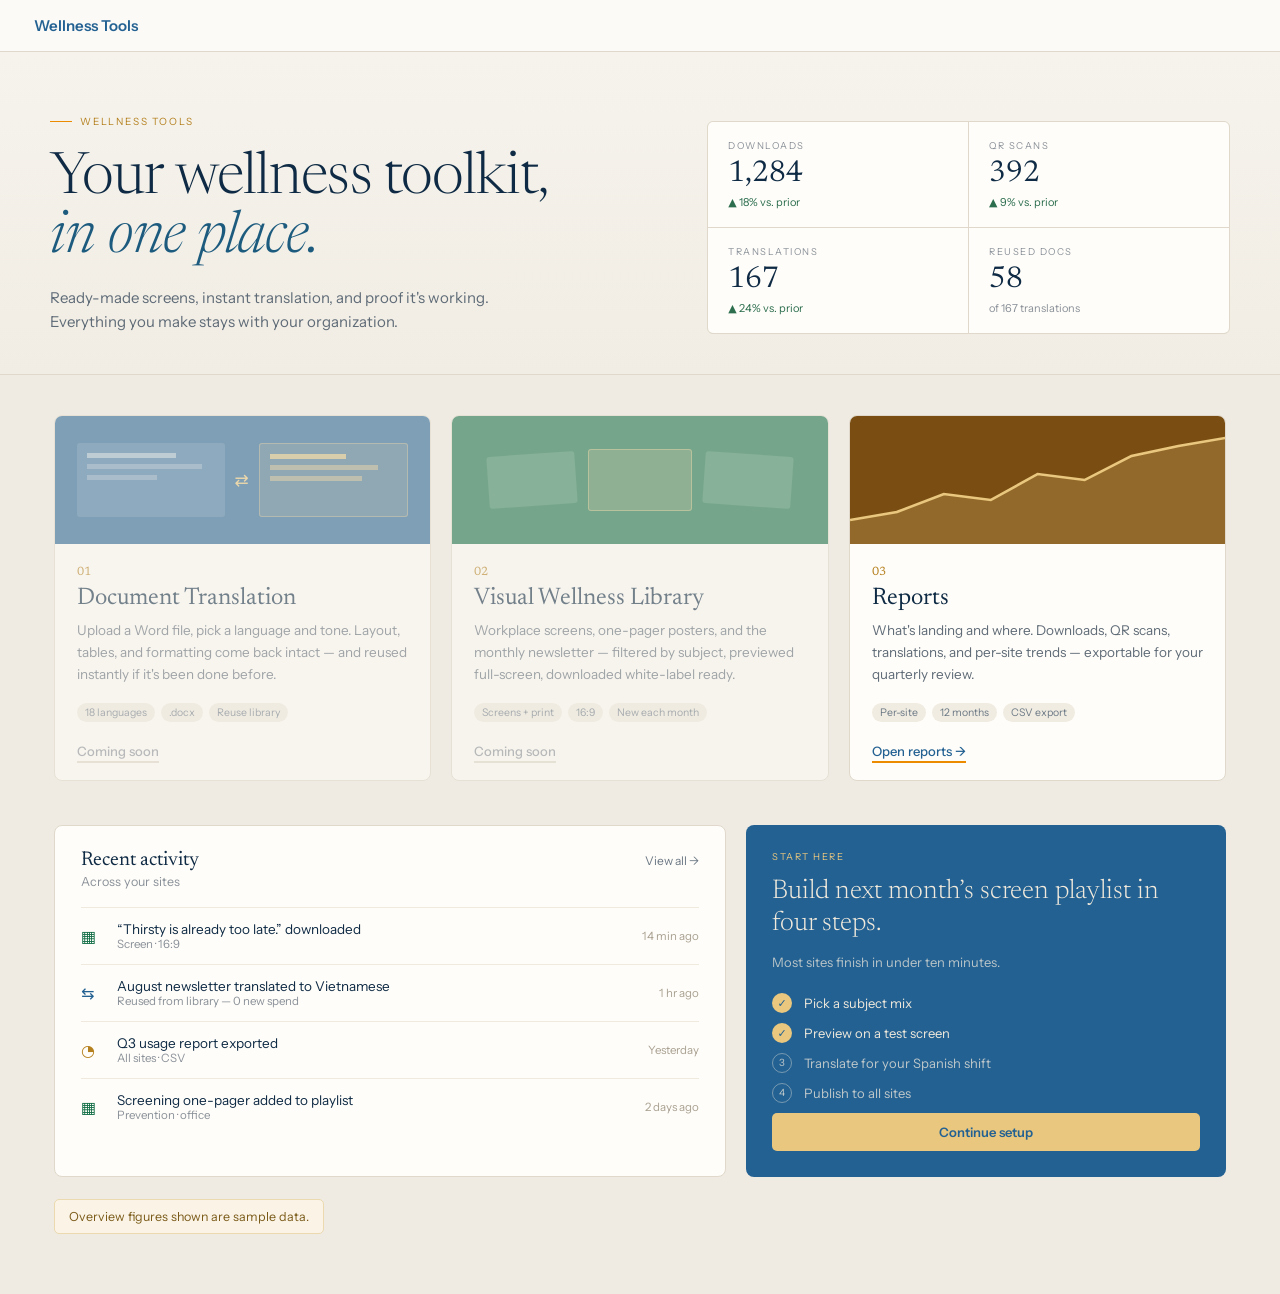
==== index.html @ addc8085 "Update index.html" ====
<!DOCTYPE html>
<html lang="en">
<head>
<meta charset="utf-8">
<meta name="viewport" content="width=device-width, initial-scale=1">
<title>Wellness Tools</title>
<link rel="preconnect" href="https://fonts.googleapis.com">
<link rel="preconnect" href="https://fonts.gstatic.com" crossorigin>
<link href="https://fonts.googleapis.com/css2?family=Newsreader:ital,opsz,wght@0,6..72,300;0,6..72,400;0,6..72,500;1,6..72,300;1,6..72,400&family=Instrument+Sans:wght@400;500;600&display=swap" rel="stylesheet">
<link rel="stylesheet" href="wellness-tools-tokens.css">
<style>
  .top{display:flex;align-items:center;gap:12px;padding:16px 34px;background:#fbfaf7;border-bottom:1px solid var(--border)}
  .top img{height:26px;display:none}
  .top .name{font-weight:600;color:var(--brand-blue);font-size:15px}
  .top .tenant{margin-left:auto;font-size:12.5px;color:var(--muted)}

  main{padding:0 0 60px}
  .hero{padding:54px 34px 40px;border-bottom:1px solid var(--border);background:linear-gradient(180deg,#F6F3ED 0%,#F1EDE4 100%)}
  .hero-in{max-width:1180px;margin:0 auto;display:grid;grid-template-columns:minmax(0,1.15fr) minmax(0,1fr);gap:56px;align-items:end}
  .eyebrow{display:inline-flex;align-items:center;gap:8px;font-size:10px;letter-spacing:.18em;text-transform:uppercase;color:var(--accent-text);margin-bottom:22px}
  .eyebrow span{width:22px;height:1px;background:var(--accent)}
  h1{font-family:var(--font-display);font-weight:300;font-size:58px;line-height:1.02;letter-spacing:-.015em;margin:0 0 18px}
  h1 em{font-style:italic;color:#1D5B7E}
  .lede{margin:0;font-size:15px;line-height:1.6;color:var(--muted);max-width:46ch}

  .kpis{display:grid;grid-template-columns:repeat(2,1fr);gap:1px;background:var(--border);border:1px solid var(--border);border-radius:6px;overflow:hidden}
  .kpi{background:var(--panel);padding:18px 20px}
  .kpi .l{font-size:9.5px;letter-spacing:.16em;text-transform:uppercase;color:var(--subtle);margin-bottom:8px}
  .kpi .v{font-family:var(--font-display);font-size:30px;line-height:1}
  .kpi .d{font-size:11px;color:var(--positive);margin-top:6px}
  .kpi .d.flat{color:var(--subtle)}

  .tools{padding:40px 34px 0;max-width:1240px;margin:0 auto}
  .tools-grid{display:grid;grid-template-columns:repeat(3,minmax(0,1fr));gap:20px}
  .tool{display:block;background:var(--panel);border:1px solid var(--border);border-radius:var(--r-card);overflow:hidden;transition:border-color .13s,box-shadow .13s}
  .tool:hover{border-color:var(--ink);box-shadow:var(--shadow-card)}
  .tool.disabled{opacity:.55;pointer-events:none}
  .art{height:128px;position:relative;overflow:hidden}
  .tbody{padding:22px 22px 20px}
  .tbody .idx{font-family:var(--font-display);font-size:12px;color:var(--accent-text);margin-bottom:8px}
  .tbody h3{font-family:var(--font-display);font-weight:400;font-size:24px;margin:0 0 10px}
  .tbody p{margin:0 0 18px;font-size:13.5px;line-height:1.6;color:var(--muted)}
  .chips{display:flex;gap:6px;flex-wrap:wrap;margin-bottom:18px}
  .cta{font-size:13px;font-weight:500;color:var(--brand-blue);border-bottom:2px solid var(--accent);padding-bottom:2px}
  .cta.soon{color:var(--subtle);border-bottom-color:var(--border)}

  .lower{padding:44px 34px 0;max-width:1240px;margin:0 auto}
  .lower-grid{display:grid;grid-template-columns:minmax(0,1.4fr) minmax(0,1fr);gap:20px}
  .card{background:var(--panel);border:1px solid var(--border);border-radius:var(--r-card);padding:24px 26px}
  .card h3{font-family:var(--font-display);font-weight:400;font-size:20px;margin:0}
  .cap{margin:0 0 18px;font-size:12.5px;color:var(--subtle)}
  .act{display:grid;grid-template-columns:22px 1fr auto;gap:14px;align-items:center;padding:13px 0;border-top:1px solid var(--border-lt)}
  .act .p{font-size:13.5px}.act .s{font-size:11.5px;color:var(--subtle)}.act .t{font-size:11.5px;color:var(--faint)}
  .starthere{background:var(--brand-blue);border-radius:var(--r-card);padding:26px;color:var(--cream);display:flex;flex-direction:column}
  .starthere .e{font-size:9.5px;letter-spacing:.16em;text-transform:uppercase;color:var(--accent-light);margin-bottom:14px}
  .starthere h3{font-family:var(--font-display);font-weight:300;font-size:27px;line-height:1.18;margin:0 0 12px;color:var(--cream)}
  .starthere p{margin:0 0 20px;font-size:13px;line-height:1.6;color:rgba(241,234,220,.72)}
  .step{display:flex;gap:12px;align-items:center;font-size:13px;margin-bottom:10px}
  .step .n{width:20px;height:20px;border-radius:50%;display:grid;place-items:center;font-size:11px}
  .step .done{background:var(--accent-light);color:var(--brand-blue)}
  .step .todo{border:1px solid rgba(241,234,220,.4);font-size:10px}
  .step.pending{color:rgba(241,234,220,.75)}
  .setup{margin-top:auto;text-align:center;background:var(--accent-light);color:var(--brand-blue);font-size:13px;font-weight:600;padding:11px 16px;border-radius:5px}

  .demo-note{max-width:1240px;margin:22px auto 0;padding:0 34px}
  .demo-note .dt-notice{display:inline-block}

  @media(max-width:1040px){.hero-in{grid-template-columns:1fr;gap:32px}.tools-grid{grid-template-columns:1fr}.lower-grid{grid-template-columns:1fr}h1{font-size:44px}}
</style>
</head>
<body>
<div class="top">
  <img id="logo" alt="">
  <span class="name" id="brandname">Wellness Tools</span>
  <span class="tenant" id="tenant"></span>
</div>

<main>
  <section class="hero">
    <div class="hero-in">
      <div>
        <div class="eyebrow"><span></span>Wellness tools</div>
        <h1>Your wellness toolkit,<br><em>in one place.</em></h1>
        <p class="lede" id="lede">Ready-made screens, instant translation, and proof it's working. Everything you make stays with your organization.</p>
      </div>
      <div class="kpis">
        <div class="kpi"><div class="l">Downloads</div><div class="v">1,284</div><div class="d">&#9650; 18% vs. prior</div></div>
        <div class="kpi"><div class="l">QR scans</div><div class="v">392</div><div class="d">&#9650; 9% vs. prior</div></div>
        <div class="kpi"><div class="l">Translations</div><div class="v">167</div><div class="d">&#9650; 24% vs. prior</div></div>
        <div class="kpi"><div class="l">Reused docs</div><div class="v">58</div><div class="d flat">of 167 translations</div></div>
      </div>
    </div>
  </section>

  <div class="tools">
    <div class="tools-grid" id="tools">
      <p class="cap">Loading tools&hellip;</p>
    </div>
  </div>

  <div class="lower">
    <div class="lower-grid">
      <div class="card">
        <div style="display:flex;align-items:baseline;justify-content:space-between;margin-bottom:4px">
          <h3>Recent activity</h3><a href="reports.html" style="font-size:12px;color:var(--muted-2)">View all &rarr;</a>
        </div>
        <p class="cap">Across your sites</p>
        <div class="act"><span style="color:var(--library)">&#9638;</span><div><div class="p">&ldquo;Thirsty is already too late.&rdquo; downloaded</div><div class="s">Screen &middot; 16:9</div></div><span class="t">14 min ago</span></div>
        <div class="act"><span style="color:var(--brand-blue)">&#8646;</span><div><div class="p">August newsletter translated to Vietnamese</div><div class="s">Reused from library &mdash; 0 new spend</div></div><span class="t">1 hr ago</span></div>
        <div class="act"><span style="color:var(--accent-text)">&#9684;</span><div><div class="p">Q3 usage report exported</div><div class="s">All sites &middot; CSV</div></div><span class="t">Yesterday</span></div>
        <div class="act"><span style="color:var(--library)">&#9638;</span><div><div class="p">Screening one-pager added to playlist</div><div class="s">Prevention &middot; office</div></div><span class="t">2 days ago</span></div>
      </div>
      <div class="starthere">
        <div class="e">Start here</div>
        <h3>Build next month&rsquo;s screen playlist in four steps.</h3>
        <p>Most sites finish in under ten minutes.</p>
        <div class="step"><span class="n done">&#10003;</span>Pick a subject mix</div>
        <div class="step"><span class="n done">&#10003;</span>Preview on a test screen</div>
        <div class="step pending"><span class="n todo">3</span>Translate for your Spanish shift</div>
        <div class="step pending"><span class="n todo">4</span>Publish to all sites</div>
        <a class="setup" href="#" id="setup-link">Continue setup</a>
      </div>
    </div>
  </div>

  <div class="demo-note">
    <span class="dt-notice">Overview figures shown are sample data.</span>
  </div>
</main>

<script>
const CONFIG_URL = "https://n8n-admin.willclower.com/webhook/hub-config";

const CARD = {
  translation: {
    title: "Document Translation", idx: "01",
    desc: "Upload a Word file, pick a language and tone. Layout, tables, and formatting come back intact \u2014 and reused instantly if it's been done before.",
    chips: ["18 languages",".docx","Reuse library"], cta: "Open translation \u2192",
    art: `<div style="position:absolute;inset:0;background:var(--brand-blue);display:flex;align-items:center;gap:10px;padding:0 22px">
      <div style="flex:1;height:74px;background:rgba(255,253,249,0.13);border-radius:3px;padding:10px">
        <div style="height:5px;width:70%;background:rgba(255,253,249,.45);margin-bottom:6px"></div>
        <div style="height:5px;width:90%;background:rgba(255,253,249,.25);margin-bottom:6px"></div>
        <div style="height:5px;width:55%;background:rgba(255,253,249,.25)"></div></div>
      <div style="color:var(--accent-light);font-size:17px">\u21c4</div>
      <div style="flex:1;height:74px;background:rgba(233,199,126,0.16);border:1px solid rgba(233,199,126,.4);border-radius:3px;padding:10px">
        <div style="height:5px;width:60%;background:rgba(233,199,126,.8);margin-bottom:6px"></div>
        <div style="height:5px;width:85%;background:rgba(233,199,126,.5);margin-bottom:6px"></div>
        <div style="height:5px;width:72%;background:rgba(233,199,126,.5)"></div></div></div>`
  },
  vwl: {
    title: "Visual Wellness Library", idx: "02",
    desc: "Workplace screens, one-pager posters, and the monthly newsletter \u2014 filtered by subject, previewed full-screen, downloaded white-label ready.",
    chips: ["Screens + print","16:9","New each month"], cta: "Open library \u2192",
    art: `<div style="position:absolute;inset:0;background:var(--library);display:flex;align-items:center;justify-content:center;gap:12px">
      <div style="width:88px;height:52px;border-radius:3px;background:rgba(255,253,249,.14);transform:rotate(-4deg)"></div>
      <div style="width:104px;height:62px;border-radius:3px;background:rgba(233,199,126,.22);border:1px solid rgba(233,199,126,.45)"></div>
      <div style="width:88px;height:52px;border-radius:3px;background:rgba(255,253,249,.14);transform:rotate(4deg)"></div></div>`
  },
  reports: {
    title: "Reports", idx: "03",
    desc: "What's landing and where. Downloads, QR scans, translations, and per-site trends \u2014 exportable for your quarterly review.",
    chips: ["Per-site","12 months","CSV export"], cta: "Open reports \u2192",
    art: `<div style="position:absolute;inset:0;background:#7A4E12">
      <svg viewBox="0 0 320 128" preserveAspectRatio="none" style="position:absolute;inset:0;width:100%;height:100%">
        <path d="M0 104 L40 96 L80 78 L120 84 L160 58 L200 64 L240 40 L280 30 L320 22 L320 128 L0 128 Z" fill="rgba(233,199,126,0.22)"></path>
        <path d="M0 104 L40 96 L80 78 L120 84 L160 58 L200 64 L240 40 L280 30 L320 22" fill="none" stroke="#E9C77E" stroke-width="2.5"></path></svg></div>`
  }
};

function applyBrand(bc){
  if(!bc) return;
  const c=bc.colors||{}, r=document.documentElement.style;
  if(c.blue)  r.setProperty('--brand-blue',c.blue);
  if(c.navy)  r.setProperty('--brand-navy',c.navy);
  if(c.orange){r.setProperty('--brand-orange',c.orange);r.setProperty('--accent',c.orange);r.setProperty('--data-2',c.orange);}
  if(c.spruce){r.setProperty('--brand-spruce',c.spruce);r.setProperty('--library',c.spruce);}
  if(bc.logo){const l=document.getElementById('logo');l.src=bc.logo;l.style.display='block';}
}

function isPlaceholder(u){ return !u || /^</.test(u); }

function toolCard(key, url){
  const c = CARD[key]; if(!c) return null;
  const usable = !isPlaceholder(url);
  const internal = key === 'reports';
  const href = internal ? 'reports.html' : url;
  const el = document.createElement(usable ? 'a' : 'div');
  el.className = 'tool' + (usable ? '' : ' disabled');
  if(usable){ el.href = href; if(!internal){ el.target='_blank'; el.rel='noopener'; } }
  el.innerHTML = `
    <div class="art">${c.art}</div>
    <div class="tbody">
      <div class="idx">${c.idx}</div>
      <h3>${c.title}</h3>
      <p>${c.desc}</p>
      <div class="chips">${c.chips.map(x=>`<span class="dt-chip">${x}</span>`).join('')}</div>
      <span class="cta ${usable?'':'soon'}">${usable?c.cta:'Coming soon'}</span>
    </div>`;
  return el;
}

async function boot(){
  let data = {};
  try{
    const res = await fetch(CONFIG_URL,{method:'POST',headers:{'Content-Type':'application/json'},body:'{}'});
    data = await res.json(); if(Array.isArray(data)) data = data[0];
    applyBrand(data.brand_config);
    document.getElementById('brandname').textContent=(data.brand_config&&data.brand_config.name)||data.name||'Wellness Tools';
    document.getElementById('tenant').textContent=data.name||'';
    if(data.name) document.getElementById('lede').textContent=`Ready-made screens, instant translation, and proof it's working. Everything you make stays with ${data.name}.`;
    document.title=(data.name?data.name+' \u2014 ':'')+'Wellness Tools';
  }catch(e){ /* fall through to defaults + placeholder tiles */ }

  const urls = (data.tool_urls)||{};
  const wrap = document.getElementById('tools'); wrap.innerHTML='';
  ['translation','vwl'].forEach((k)=>{ const c=toolCard(k, urls[k]); if(c) wrap.appendChild(c); });
  wrap.appendChild(toolCard('reports','internal'));
  const setup=document.getElementById('setup-link');
  setup.href = !isPlaceholder(urls.vwl) ? urls.vwl : 'reports.html';
  if(!isPlaceholder(urls.vwl)){ setup.target='_blank'; setup.rel='noopener'; }
}
boot();
</script>
</body>
</html>
---- wellness-tools-tokens.css ----
/* ============================================================================
   Wellness Tools — shared design tokens
   Adopted from the Design redesign (Newsreader/Instrument Sans, paper palette,
   card + button system). Defaults are Concentra's real brand colors; pages
   override --brand-* at runtime from hub/config, so this stays white-label.

   Load order on each page:
     1. <link> Google Fonts (Newsreader + Instrument Sans)
     2. <link> this file
     3. page applies hub/config -> sets --brand-blue/navy/orange/spruce inline
   ============================================================================ */

:root {
  /* ---- Brand accent (OVERRIDDEN per-tenant from hub/config at runtime) ----
     Defaults = Concentra. The gold family from the Design prototype maps to
     the tenant's brand accent; for Concentra that accent is orange. */
  --brand-blue:   #236192;   /* primary brand / chart line 1 / panel fills   */
  --brand-navy:   #002855;   /* darkest brand / nav rail / inverted panels    */
  --brand-orange: #ED8B00;   /* ACCENT (was Design gold) — rules, chart line 2 */
  --brand-spruce: #126e46;   /* library actions / positive accents            */

  /* Accent tints derived from the brand accent, for hover/fill states.
     (Static here; if a tenant's accent shifts far from orange these can be
     regenerated, but they read fine across the warm-accent range.) */
  --accent:        var(--brand-orange);
  --accent-text:   #B5811F;  /* accent text on light (eyebrows, small labels) */
  --accent-light:  #E9C77E;  /* accent on dark surfaces / dark-panel CTA       */
  --accent-fill:   #FBF4E6;  /* selected-card tint                             */

  /* ---- Functional / data colors (NOT tenant-brand; carry meaning) ----
     Charts need two distinguishable lines; library actions read as "go".
     Kept as a stable functional palette regardless of tenant accent. */
  --data-1:        var(--brand-blue);    /* chart series 1 (downloads)         */
  --data-2:        var(--brand-orange);  /* chart series 2 (QR scans)          */
  --library:       var(--brand-spruce);  /* library download buttons           */
  --library-hover: #1F5B41;
  --positive:      #2C6E4E;              /* ▲ trend deltas                     */

  /* ---- Neutrals (paper system, from Design) ---- */
  --ink:        #0E2A44;   /* primary text / headings                */
  --ink-deep:   #0C2135;   /* nav rail bg                            */
  --paper:      #EFEBE2;   /* app background                         */
  --paper-lt:   #F6F3ED;   /* section bg / table header rows         */
  --panel:      #FFFDF9;   /* cards, panels, inputs                  */
  --border:     #E0D9CB;   /* standard card/panel borders            */
  --border-lt:  #EFE9DE;   /* interior row dividers                  */
  --border-st:  #C9C2B3;   /* secondary btn borders / dashed zones   */
  --muted:      #5F6B77;   /* body copy                              */
  --muted-2:    #6B7885;   /* secondary copy, chips                  */
  --subtle:     #8A9199;   /* labels, captions                       */
  --faint:      #A9A192;   /* timestamps, axis labels                */
  --cream:      #F1EADC;   /* text on navy surfaces                  */

  /* notice / sample-data banner */
  --notice-bg:  #FBF4E6;
  --notice-bd:  #EBD9AF;
  --notice-tx:  #7A5A18;

  /* chips */
  --chip-bg:      #F1ECE1;                /* neutral metadata chip            */
  --chip-lib-bg:  #E7EFEA;               /* active library filter chip        */
  --chip-lang-bg: #E7EDF3;               /* language badge                    */

  /* ---- Type ---- */
  --font-display: "Newsreader", Georgia, serif;   /* headings + big numerals  */
  --font-ui:      "Instrument Sans", system-ui, -apple-system, sans-serif;

  /* ---- Shape / shadow ---- */
  --r-input: 5px;
  --r-card:  8px;
  --r-badge: 3px;
  --r-pill:  20px;
  --shadow-card:  0 14px 34px -22px rgba(14,42,68,0.4);
  --shadow-asset: 0 18px 40px -26px rgba(14,42,68,0.5);
}

/* ---- Base ---- */
* { box-sizing: border-box; }
html, body { margin: 0; padding: 0; }
body {
  background: var(--paper);
  color: var(--ink);
  font-family: var(--font-ui);
  -webkit-font-smoothing: antialiased;
}
a { color: var(--ink); text-decoration: none; }
a:hover { color: var(--accent-text); }

/* ---- Reusable primitives (opt-in classes) ---- */
.dt-eyebrow {
  font-size: 9.5px; text-transform: uppercase; letter-spacing: 0.16em;
  color: var(--accent-text); font-weight: 600;
}
.dt-h1 {
  font-family: var(--font-display); font-weight: 300; letter-spacing: -0.015em;
  line-height: 1.03; color: var(--ink);
}
.dt-h1 em { font-style: italic; color: #1D5B7E; }
.dt-panel {
  background: var(--panel); border: 1px solid var(--border);
  border-radius: var(--r-card);
}
.dt-btn {
  font-family: var(--font-ui); font-size: 12.5px; border-radius: var(--r-input);
  padding: 9px 14px; cursor: pointer; border: 1px solid var(--border-st);
  background: var(--panel); color: var(--ink);
}
.dt-btn:hover { border-color: var(--ink); background: var(--paper-lt); }
.dt-btn--primary { background: var(--brand-blue); border: none; color: var(--cream); font-weight: 600; }
.dt-btn--primary:hover { background: #17497A; }
.dt-btn--library { background: var(--library); border: none; color: var(--cream); font-weight: 600; }
.dt-btn--library:hover { background: var(--library-hover); }
.dt-chip {
  font-size: 10.5px; padding: 3px 8px; border-radius: var(--r-pill);
  background: var(--chip-bg); color: var(--muted-2);
}
.dt-notice {
  background: var(--notice-bg); border: 1px solid var(--notice-bd);
  color: var(--notice-tx); font-size: 12.5px; border-radius: var(--r-input);
  padding: 9px 14px;
}
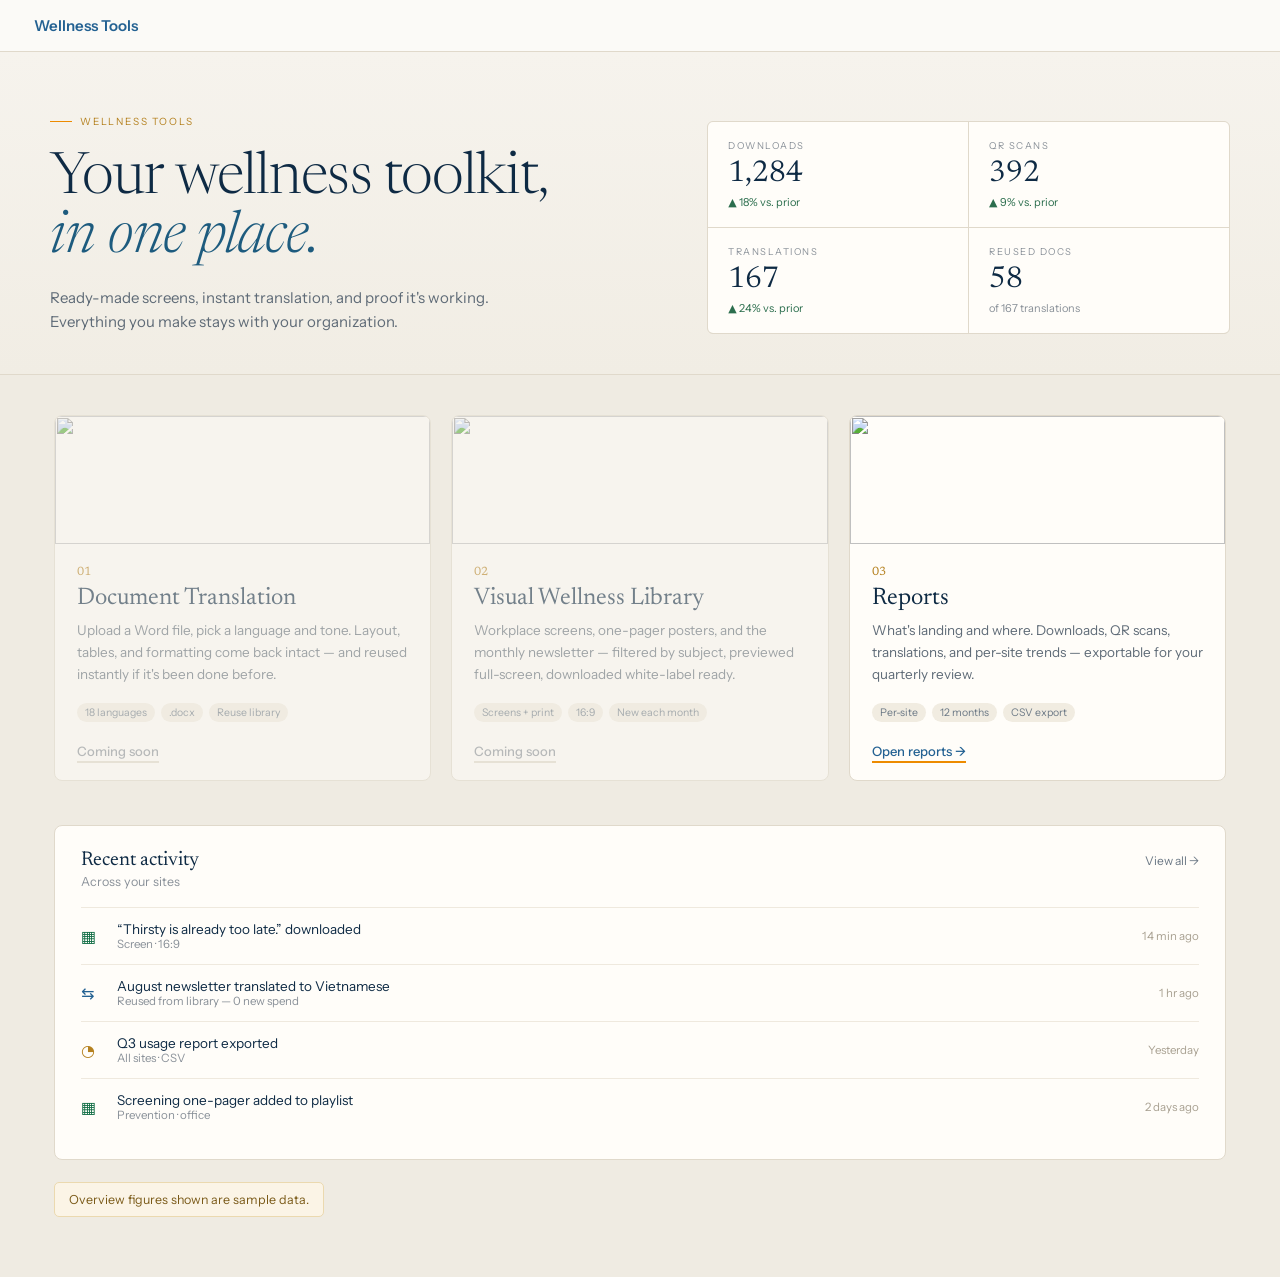
==== commit aae67774: "Update index.html" ====
--- a/index.html
+++ b/index.html
@@ -45,27 +45,16 @@
   .cta.soon{color:var(--subtle);border-bottom-color:var(--border)}
 
   .lower{padding:44px 34px 0;max-width:1240px;margin:0 auto}
-  .lower-grid{display:grid;grid-template-columns:minmax(0,1.4fr) minmax(0,1fr);gap:20px}
   .card{background:var(--panel);border:1px solid var(--border);border-radius:var(--r-card);padding:24px 26px}
   .card h3{font-family:var(--font-display);font-weight:400;font-size:20px;margin:0}
   .cap{margin:0 0 18px;font-size:12.5px;color:var(--subtle)}
   .act{display:grid;grid-template-columns:22px 1fr auto;gap:14px;align-items:center;padding:13px 0;border-top:1px solid var(--border-lt)}
   .act .p{font-size:13.5px}.act .s{font-size:11.5px;color:var(--subtle)}.act .t{font-size:11.5px;color:var(--faint)}
-  .starthere{background:var(--brand-blue);border-radius:var(--r-card);padding:26px;color:var(--cream);display:flex;flex-direction:column}
-  .starthere .e{font-size:9.5px;letter-spacing:.16em;text-transform:uppercase;color:var(--accent-light);margin-bottom:14px}
-  .starthere h3{font-family:var(--font-display);font-weight:300;font-size:27px;line-height:1.18;margin:0 0 12px;color:var(--cream)}
-  .starthere p{margin:0 0 20px;font-size:13px;line-height:1.6;color:rgba(241,234,220,.72)}
-  .step{display:flex;gap:12px;align-items:center;font-size:13px;margin-bottom:10px}
-  .step .n{width:20px;height:20px;border-radius:50%;display:grid;place-items:center;font-size:11px}
-  .step .done{background:var(--accent-light);color:var(--brand-blue)}
-  .step .todo{border:1px solid rgba(241,234,220,.4);font-size:10px}
-  .step.pending{color:rgba(241,234,220,.75)}
-  .setup{margin-top:auto;text-align:center;background:var(--accent-light);color:var(--brand-blue);font-size:13px;font-weight:600;padding:11px 16px;border-radius:5px}
 
   .demo-note{max-width:1240px;margin:22px auto 0;padding:0 34px}
   .demo-note .dt-notice{display:inline-block}
 
-  @media(max-width:1040px){.hero-in{grid-template-columns:1fr;gap:32px}.tools-grid{grid-template-columns:1fr}.lower-grid{grid-template-columns:1fr}h1{font-size:44px}}
+  @media(max-width:1040px){.hero-in{grid-template-columns:1fr;gap:32px}.tools-grid{grid-template-columns:1fr}h1{font-size:44px}}
 </style>
 </head>
 <body>
@@ -99,27 +88,15 @@
   </div>
 
   <div class="lower">
-    <div class="lower-grid">
-      <div class="card">
-        <div style="display:flex;align-items:baseline;justify-content:space-between;margin-bottom:4px">
-          <h3>Recent activity</h3><a href="reports.html" style="font-size:12px;color:var(--muted-2)">View all &rarr;</a>
-        </div>
-        <p class="cap">Across your sites</p>
-        <div class="act"><span style="color:var(--library)">&#9638;</span><div><div class="p">&ldquo;Thirsty is already too late.&rdquo; downloaded</div><div class="s">Screen &middot; 16:9</div></div><span class="t">14 min ago</span></div>
-        <div class="act"><span style="color:var(--brand-blue)">&#8646;</span><div><div class="p">August newsletter translated to Vietnamese</div><div class="s">Reused from library &mdash; 0 new spend</div></div><span class="t">1 hr ago</span></div>
-        <div class="act"><span style="color:var(--accent-text)">&#9684;</span><div><div class="p">Q3 usage report exported</div><div class="s">All sites &middot; CSV</div></div><span class="t">Yesterday</span></div>
-        <div class="act"><span style="color:var(--library)">&#9638;</span><div><div class="p">Screening one-pager added to playlist</div><div class="s">Prevention &middot; office</div></div><span class="t">2 days ago</span></div>
+    <div class="card">
+      <div style="display:flex;align-items:baseline;justify-content:space-between;margin-bottom:4px">
+        <h3>Recent activity</h3><a href="reports.html" style="font-size:12px;color:var(--muted-2)">View all &rarr;</a>
       </div>
-      <div class="starthere">
-        <div class="e">Start here</div>
-        <h3>Build next month&rsquo;s screen playlist in four steps.</h3>
-        <p>Most sites finish in under ten minutes.</p>
-        <div class="step"><span class="n done">&#10003;</span>Pick a subject mix</div>
-        <div class="step"><span class="n done">&#10003;</span>Preview on a test screen</div>
-        <div class="step pending"><span class="n todo">3</span>Translate for your Spanish shift</div>
-        <div class="step pending"><span class="n todo">4</span>Publish to all sites</div>
-        <a class="setup" href="#" id="setup-link">Continue setup</a>
-      </div>
+      <p class="cap">Across your sites</p>
+      <div class="act"><span style="color:var(--library)">&#9638;</span><div><div class="p">&ldquo;Thirsty is already too late.&rdquo; downloaded</div><div class="s">Screen &middot; 16:9</div></div><span class="t">14 min ago</span></div>
+      <div class="act"><span style="color:var(--brand-blue)">&#8646;</span><div><div class="p">August newsletter translated to Vietnamese</div><div class="s">Reused from library &mdash; 0 new spend</div></div><span class="t">1 hr ago</span></div>
+      <div class="act"><span style="color:var(--accent-text)">&#9684;</span><div><div class="p">Q3 usage report exported</div><div class="s">All sites &middot; CSV</div></div><span class="t">Yesterday</span></div>
+      <div class="act"><span style="color:var(--library)">&#9638;</span><div><div class="p">Screening one-pager added to playlist</div><div class="s">Prevention &middot; office</div></div><span class="t">2 days ago</span></div>
     </div>
   </div>
 
@@ -136,34 +113,19 @@
     title: "Document Translation", idx: "01",
     desc: "Upload a Word file, pick a language and tone. Layout, tables, and formatting come back intact \u2014 and reused instantly if it's been done before.",
     chips: ["18 languages",".docx","Reuse library"], cta: "Open translation \u2192",
-    art: `<div style="position:absolute;inset:0;background:var(--brand-blue);display:flex;align-items:center;gap:10px;padding:0 22px">
-      <div style="flex:1;height:74px;background:rgba(255,253,249,0.13);border-radius:3px;padding:10px">
-        <div style="height:5px;width:70%;background:rgba(255,253,249,.45);margin-bottom:6px"></div>
-        <div style="height:5px;width:90%;background:rgba(255,253,249,.25);margin-bottom:6px"></div>
-        <div style="height:5px;width:55%;background:rgba(255,253,249,.25)"></div></div>
-      <div style="color:var(--accent-light);font-size:17px">\u21c4</div>
-      <div style="flex:1;height:74px;background:rgba(233,199,126,0.16);border:1px solid rgba(233,199,126,.4);border-radius:3px;padding:10px">
-        <div style="height:5px;width:60%;background:rgba(233,199,126,.8);margin-bottom:6px"></div>
-        <div style="height:5px;width:85%;background:rgba(233,199,126,.5);margin-bottom:6px"></div>
-        <div style="height:5px;width:72%;background:rgba(233,199,126,.5)"></div></div></div>`
+    art: `<img src="assets/card-translation.jpg" alt="" style="position:absolute;inset:0;width:100%;height:100%;object-fit:cover">`
   },
   vwl: {
     title: "Visual Wellness Library", idx: "02",
     desc: "Workplace screens, one-pager posters, and the monthly newsletter \u2014 filtered by subject, previewed full-screen, downloaded white-label ready.",
     chips: ["Screens + print","16:9","New each month"], cta: "Open library \u2192",
-    art: `<div style="position:absolute;inset:0;background:var(--library);display:flex;align-items:center;justify-content:center;gap:12px">
-      <div style="width:88px;height:52px;border-radius:3px;background:rgba(255,253,249,.14);transform:rotate(-4deg)"></div>
-      <div style="width:104px;height:62px;border-radius:3px;background:rgba(233,199,126,.22);border:1px solid rgba(233,199,126,.45)"></div>
-      <div style="width:88px;height:52px;border-radius:3px;background:rgba(255,253,249,.14);transform:rotate(4deg)"></div></div>`
+    art: `<img src="assets/card-library.jpg" alt="" style="position:absolute;inset:0;width:100%;height:100%;object-fit:cover">`
   },
   reports: {
     title: "Reports", idx: "03",
     desc: "What's landing and where. Downloads, QR scans, translations, and per-site trends \u2014 exportable for your quarterly review.",
     chips: ["Per-site","12 months","CSV export"], cta: "Open reports \u2192",
-    art: `<div style="position:absolute;inset:0;background:#7A4E12">
-      <svg viewBox="0 0 320 128" preserveAspectRatio="none" style="position:absolute;inset:0;width:100%;height:100%">
-        <path d="M0 104 L40 96 L80 78 L120 84 L160 58 L200 64 L240 40 L280 30 L320 22 L320 128 L0 128 Z" fill="rgba(233,199,126,0.22)"></path>
-        <path d="M0 104 L40 96 L80 78 L120 84 L160 58 L200 64 L240 40 L280 30 L320 22" fill="none" stroke="#E9C77E" stroke-width="2.5"></path></svg></div>`
+    art: `<img src="assets/card-reports.jpg" alt="" style="position:absolute;inset:0;width:100%;height:100%;object-fit:cover">`
   }
 };
 
@@ -215,9 +177,6 @@
   const wrap = document.getElementById('tools'); wrap.innerHTML='';
   ['translation','vwl'].forEach((k)=>{ const c=toolCard(k, urls[k]); if(c) wrap.appendChild(c); });
   wrap.appendChild(toolCard('reports','internal'));
-  const setup=document.getElementById('setup-link');
-  setup.href = !isPlaceholder(urls.vwl) ? urls.vwl : 'reports.html';
-  if(!isPlaceholder(urls.vwl)){ setup.target='_blank'; setup.rel='noopener'; }
 }
 boot();
 </script>
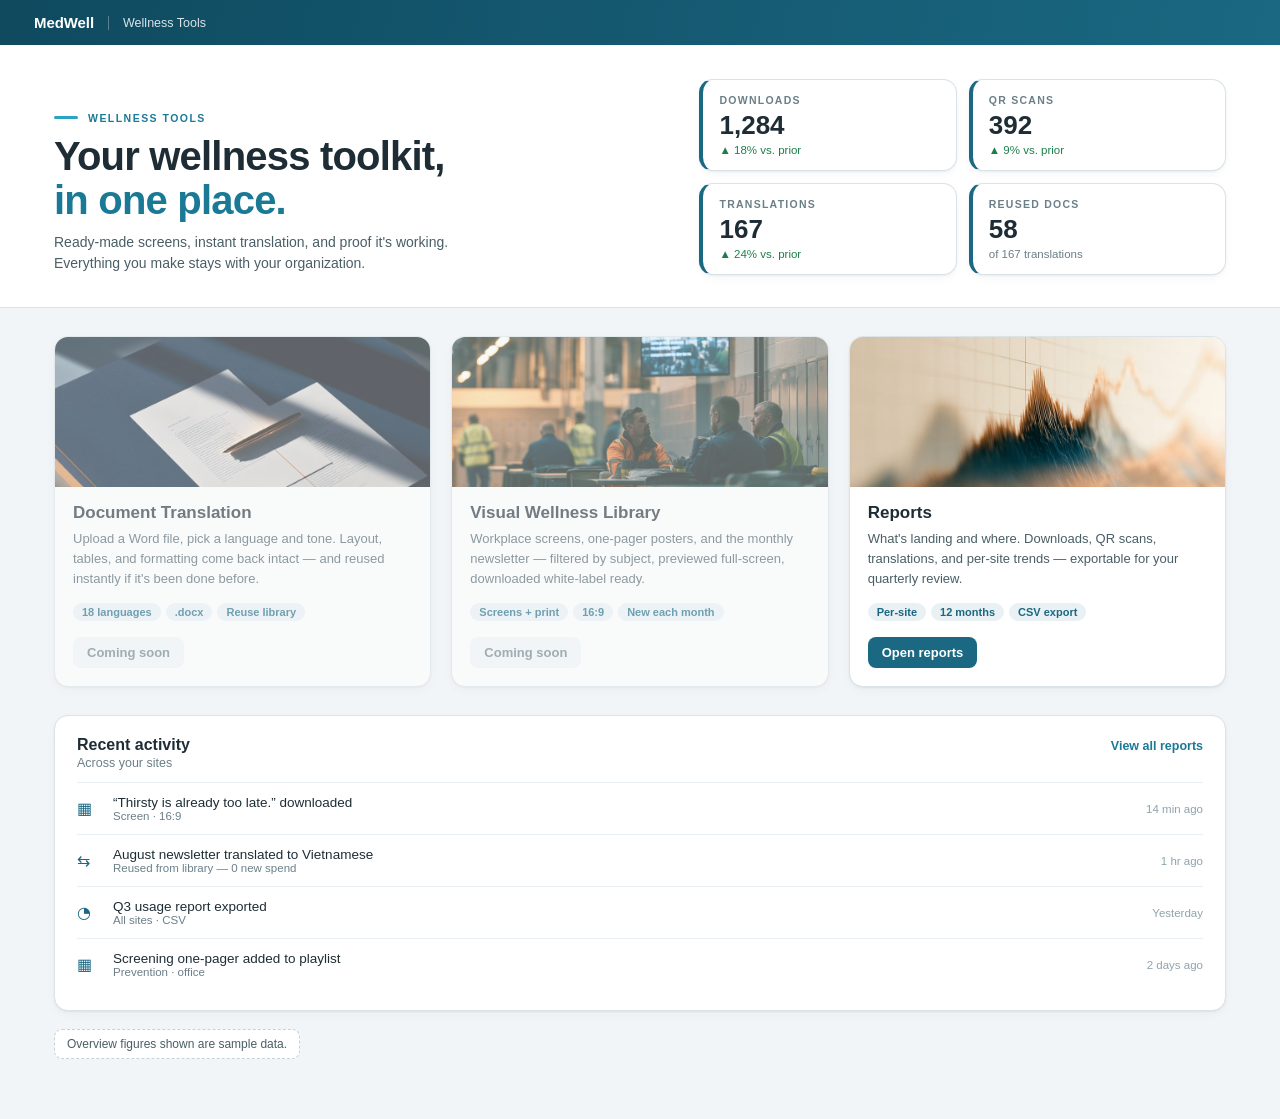
==== commit 9068f1ba: "Update index.html" ====
--- a/index.html
+++ b/index.html
@@ -6,63 +6,80 @@
 <title>Wellness Tools</title>
 <link rel="preconnect" href="https://fonts.googleapis.com">
 <link rel="preconnect" href="https://fonts.gstatic.com" crossorigin>
-<link href="https://fonts.googleapis.com/css2?family=Newsreader:ital,opsz,wght@0,6..72,300;0,6..72,400;0,6..72,500;1,6..72,300;1,6..72,400&family=Instrument+Sans:wght@400;500;600&display=swap" rel="stylesheet">
 <link rel="stylesheet" href="wellness-tools-tokens.css">
+<link rel="stylesheet" href="studio-brand.css">
+<script src="studio-brand.js"></script>
 <style>
-  .top{display:flex;align-items:center;gap:12px;padding:16px 34px;background:#fbfaf7;border-bottom:1px solid var(--border)}
-  .top img{height:26px;display:none}
-  .top .name{font-weight:600;color:var(--brand-blue);font-size:15px}
-  .top .tenant{margin-left:auto;font-size:12.5px;color:var(--muted)}
+  /* wellness-tools-tokens.css stays loaded for reports.html parity; its names are re-pointed
+     at studio-brand (--sb-*) here so this page follows the tenant brand / MedWell default. */
+  :root{
+    --brand-blue:var(--sb-primary); --brand-navy:var(--sb-primary-deep); --brand-orange:var(--sb-accent);
+    --accent:var(--sb-accent); --accent-text:var(--sb-accent-text); --library:var(--sb-primary);
+    --ink:var(--sb-ink); --paper:var(--sb-bg); --paper-lt:var(--sb-bg-lt); --panel:var(--sb-panel);
+    --border:var(--sb-border); --border-lt:var(--sb-border-lt); --muted:var(--sb-muted); --muted-2:var(--sb-subtle);
+    --subtle:var(--sb-subtle); --faint:var(--sb-faint); --chip-bg:var(--sb-tint); --positive:var(--sb-ok);
+    --font-display:var(--sb-font); --font-ui:var(--sb-font); --r-card:var(--sb-r-card); --shadow-card:var(--sb-shadow-lg);
+  }
+  body{font-family:var(--sb-font);background:var(--sb-bg);color:var(--sb-ink);}
+  main{padding:0 0 60px}
+  .hero{background:var(--sb-panel);border-bottom:1px solid var(--sb-border);}
+  .hero-in{max-width:1240px;margin:0 auto;padding:34px clamp(16px,3vw,34px) 32px;display:grid;
+    grid-template-columns:minmax(0,1.15fr) minmax(0,1fr);gap:40px;align-items:end}
+  .eyebrow{display:flex;align-items:center;gap:10px;font-size:10.5px;font-weight:700;letter-spacing:.14em;
+    text-transform:uppercase;color:var(--sb-accent-text);margin-bottom:10px}
+  .eyebrow span{width:24px;height:3px;border-radius:2px;background:var(--sb-accent)}
+  h1{font-family:var(--sb-font);font-weight:800;font-size:clamp(28px,3.4vw,40px);line-height:1.1;letter-spacing:-.02em;margin:0 0 10px}
+  h1 em{font-style:normal;color:var(--sb-accent-text)}
+  .lede{margin:0;font-size:14px;line-height:1.55;color:var(--sb-muted);max-width:52ch}
 
-  main{padding:0 0 60px}
-  .hero{padding:54px 34px 40px;border-bottom:1px solid var(--border);background:linear-gradient(180deg,#F6F3ED 0%,#F1EDE4 100%)}
-  .hero-in{max-width:1180px;margin:0 auto;display:grid;grid-template-columns:minmax(0,1.15fr) minmax(0,1fr);gap:56px;align-items:end}
-  .eyebrow{display:inline-flex;align-items:center;gap:8px;font-size:10px;letter-spacing:.18em;text-transform:uppercase;color:var(--accent-text);margin-bottom:22px}
-  .eyebrow span{width:22px;height:1px;background:var(--accent)}
-  h1{font-family:var(--font-display);font-weight:300;font-size:58px;line-height:1.02;letter-spacing:-.015em;margin:0 0 18px}
-  h1 em{font-style:italic;color:#1D5B7E}
-  .lede{margin:0;font-size:15px;line-height:1.6;color:var(--muted);max-width:46ch}
+  .kpis{display:grid;grid-template-columns:repeat(2,1fr);gap:12px}
+  .kpi{background:var(--sb-panel);border:1px solid var(--sb-border);border-left:4px solid var(--sb-primary);
+    border-radius:var(--sb-r-card);box-shadow:var(--sb-shadow);padding:14px 16px}
+  .kpi .l{font-size:10.5px;font-weight:700;letter-spacing:.12em;text-transform:uppercase;color:var(--sb-subtle);margin-bottom:6px}
+  .kpi .v{font-size:26px;font-weight:800;line-height:1;color:var(--sb-ink)}
+  .kpi .d{font-size:11.5px;color:var(--sb-ok);margin-top:6px}
+  .kpi .d.flat{color:var(--sb-subtle)}
 
-  .kpis{display:grid;grid-template-columns:repeat(2,1fr);gap:1px;background:var(--border);border:1px solid var(--border);border-radius:6px;overflow:hidden}
-  .kpi{background:var(--panel);padding:18px 20px}
-  .kpi .l{font-size:9.5px;letter-spacing:.16em;text-transform:uppercase;color:var(--subtle);margin-bottom:8px}
-  .kpi .v{font-family:var(--font-display);font-size:30px;line-height:1}
-  .kpi .d{font-size:11px;color:var(--positive);margin-top:6px}
-  .kpi .d.flat{color:var(--subtle)}
+  .tools{padding:28px clamp(16px,3vw,34px) 0;max-width:1240px;margin:0 auto}
+  .tools-grid{display:grid;grid-template-columns:repeat(auto-fill,minmax(min(100%,300px),1fr));gap:20px}
+  .tool{display:flex;flex-direction:column;background:var(--sb-panel);border:1px solid var(--sb-border);border-radius:var(--sb-r-card);
+    overflow:hidden;box-shadow:var(--sb-shadow);transition:transform .15s,box-shadow .15s;color:inherit;text-decoration:none}
+  .tool:hover{transform:translateY(-3px);box-shadow:var(--sb-shadow-lg);color:inherit}
+  .tool.disabled{opacity:.6;pointer-events:none}
+  .art{height:150px;position:relative;overflow:hidden;background:var(--sb-bg)}
+  .tbody{padding:16px 18px 18px;display:flex;flex-direction:column;flex:1}
+  .tbody h3{font-weight:700;font-size:17px;margin:0 0 6px}
+  .tbody p{margin:0 0 14px;font-size:13px;line-height:1.55;color:var(--sb-muted)}
+  .chips{display:flex;gap:5px;flex-wrap:wrap;margin-bottom:16px}
+  .dt-chip{font-size:11px;font-weight:600;padding:3px 9px;border-radius:var(--sb-r-pill);background:var(--sb-tint);color:var(--sb-primary)}
+  .cta{margin-top:auto;align-self:flex-start;font-size:13px;font-weight:600;color:#fff;background:var(--sb-primary);
+    border-radius:var(--sb-r-input);padding:8px 14px}
+  .tool:hover .cta{background:var(--sb-primary-hover)}
+  .cta.soon{color:var(--sb-subtle);background:var(--sb-bg)}
 
-  .tools{padding:40px 34px 0;max-width:1240px;margin:0 auto}
-  .tools-grid{display:grid;grid-template-columns:repeat(3,minmax(0,1fr));gap:20px}
-  .tool{display:block;background:var(--panel);border:1px solid var(--border);border-radius:var(--r-card);overflow:hidden;transition:border-color .13s,box-shadow .13s}
-  .tool:hover{border-color:var(--ink);box-shadow:var(--shadow-card)}
-  .tool.disabled{opacity:.55;pointer-events:none}
-  .art{height:128px;position:relative;overflow:hidden}
-  .tbody{padding:22px 22px 20px}
-  .tbody .idx{font-family:var(--font-display);font-size:12px;color:var(--accent-text);margin-bottom:8px}
-  .tbody h3{font-family:var(--font-display);font-weight:400;font-size:24px;margin:0 0 10px}
-  .tbody p{margin:0 0 18px;font-size:13.5px;line-height:1.6;color:var(--muted)}
-  .chips{display:flex;gap:6px;flex-wrap:wrap;margin-bottom:18px}
-  .cta{font-size:13px;font-weight:500;color:var(--brand-blue);border-bottom:2px solid var(--accent);padding-bottom:2px}
-  .cta.soon{color:var(--subtle);border-bottom-color:var(--border)}
+  .lower{padding:28px clamp(16px,3vw,34px) 0;max-width:1240px;margin:0 auto}
+  .card{background:var(--sb-panel);border:1px solid var(--sb-border);border-radius:var(--sb-r-card);box-shadow:var(--sb-shadow);padding:20px 22px}
+  .card h3{font-weight:700;font-size:16px;margin:0}
+  .card .head{display:flex;align-items:baseline;justify-content:space-between;margin-bottom:2px}
+  .card .head a{font-size:12.5px;font-weight:600;color:var(--sb-accent-text)}
+  .cap{margin:0 0 12px;font-size:12.5px;color:var(--sb-subtle)}
+  .act{display:grid;grid-template-columns:22px 1fr auto;gap:14px;align-items:center;padding:12px 0;border-top:1px solid var(--sb-border-lt)}
+  .act .p{font-size:13.5px}.act .s{font-size:11.5px;color:var(--sb-subtle)}.act .t{font-size:11.5px;color:var(--sb-faint)}
+  .act .ic{color:var(--sb-primary)}
 
-  .lower{padding:44px 34px 0;max-width:1240px;margin:0 auto}
-  .card{background:var(--panel);border:1px solid var(--border);border-radius:var(--r-card);padding:24px 26px}
-  .card h3{font-family:var(--font-display);font-weight:400;font-size:20px;margin:0}
-  .cap{margin:0 0 18px;font-size:12.5px;color:var(--subtle)}
-  .act{display:grid;grid-template-columns:22px 1fr auto;gap:14px;align-items:center;padding:13px 0;border-top:1px solid var(--border-lt)}
-  .act .p{font-size:13.5px}.act .s{font-size:11.5px;color:var(--subtle)}.act .t{font-size:11.5px;color:var(--faint)}
-
-  .demo-note{max-width:1240px;margin:22px auto 0;padding:0 34px}
-  .demo-note .dt-notice{display:inline-block}
-
-  @media(max-width:1040px){.hero-in{grid-template-columns:1fr;gap:32px}.tools-grid{grid-template-columns:1fr}h1{font-size:44px}}
+  .demo-note{max-width:1240px;margin:18px auto 0;padding:0 clamp(16px,3vw,34px)}
+  .dt-notice{display:inline-block;background:var(--sb-panel);border:1px dashed var(--sb-border-st);color:var(--sb-muted);
+    font-size:12px;border-radius:var(--sb-r-input);padding:7px 12px}
+  @media(max-width:900px){.hero-in{grid-template-columns:1fr;gap:24px}}
+  @media(max-width:520px){.sb-header .sb-product{display:none}}
 </style>
 </head>
 <body>
-<div class="top">
-  <img id="logo" alt="">
-  <span class="name" id="brandname">Wellness Tools</span>
-  <span class="tenant" id="tenant"></span>
-</div>
+<header class="sb-header">
+  <img class="sb-logo" id="sbLogo" alt="">
+  <span class="sb-tenant" id="sbTenant"></span>
+  <span class="sb-product">Wellness Tools</span>
+</header>
 
 <main>
   <section class="hero">
@@ -89,14 +106,12 @@
 
   <div class="lower">
     <div class="card">
-      <div style="display:flex;align-items:baseline;justify-content:space-between;margin-bottom:4px">
-        <h3>Recent activity</h3><a href="reports.html" style="font-size:12px;color:var(--muted-2)">View all &rarr;</a>
-      </div>
+      <div class="head"><h3>Recent activity</h3><a href="reports.html">View all reports</a></div>
       <p class="cap">Across your sites</p>
-      <div class="act"><span style="color:var(--library)">&#9638;</span><div><div class="p">&ldquo;Thirsty is already too late.&rdquo; downloaded</div><div class="s">Screen &middot; 16:9</div></div><span class="t">14 min ago</span></div>
-      <div class="act"><span style="color:var(--brand-blue)">&#8646;</span><div><div class="p">August newsletter translated to Vietnamese</div><div class="s">Reused from library &mdash; 0 new spend</div></div><span class="t">1 hr ago</span></div>
-      <div class="act"><span style="color:var(--accent-text)">&#9684;</span><div><div class="p">Q3 usage report exported</div><div class="s">All sites &middot; CSV</div></div><span class="t">Yesterday</span></div>
-      <div class="act"><span style="color:var(--library)">&#9638;</span><div><div class="p">Screening one-pager added to playlist</div><div class="s">Prevention &middot; office</div></div><span class="t">2 days ago</span></div>
+      <div class="act"><span class="ic">&#9638;</span><div><div class="p">&ldquo;Thirsty is already too late.&rdquo; downloaded</div><div class="s">Screen &middot; 16:9</div></div><span class="t">14 min ago</span></div>
+      <div class="act"><span class="ic">&#8646;</span><div><div class="p">August newsletter translated to Vietnamese</div><div class="s">Reused from library &mdash; 0 new spend</div></div><span class="t">1 hr ago</span></div>
+      <div class="act"><span class="ic">&#9684;</span><div><div class="p">Q3 usage report exported</div><div class="s">All sites &middot; CSV</div></div><span class="t">Yesterday</span></div>
+      <div class="act"><span class="ic">&#9638;</span><div><div class="p">Screening one-pager added to playlist</div><div class="s">Prevention &middot; office</div></div><span class="t">2 days ago</span></div>
     </div>
   </div>
 
@@ -112,32 +127,25 @@
   translation: {
     title: "Document Translation", idx: "01",
     desc: "Upload a Word file, pick a language and tone. Layout, tables, and formatting come back intact \u2014 and reused instantly if it's been done before.",
-    chips: ["18 languages",".docx","Reuse library"], cta: "Open translation \u2192",
+    chips: ["18 languages",".docx","Reuse library"], cta: "Open translation",
     art: `<img src="assets/card-translation.jpg" alt="" style="position:absolute;inset:0;width:100%;height:100%;object-fit:cover">`
   },
   vwl: {
     title: "Visual Wellness Library", idx: "02",
     desc: "Workplace screens, one-pager posters, and the monthly newsletter \u2014 filtered by subject, previewed full-screen, downloaded white-label ready.",
-    chips: ["Screens + print","16:9","New each month"], cta: "Open library \u2192",
+    chips: ["Screens + print","16:9","New each month"], cta: "Open library",
     art: `<img src="assets/card-library.jpg" alt="" style="position:absolute;inset:0;width:100%;height:100%;object-fit:cover">`
   },
   reports: {
     title: "Reports", idx: "03",
     desc: "What's landing and where. Downloads, QR scans, translations, and per-site trends \u2014 exportable for your quarterly review.",
-    chips: ["Per-site","12 months","CSV export"], cta: "Open reports \u2192",
+    chips: ["Per-site","12 months","CSV export"], cta: "Open reports",
     art: `<img src="assets/card-reports.jpg" alt="" style="position:absolute;inset:0;width:100%;height:100%;object-fit:cover">`
   }
 };
 
-function applyBrand(bc){
-  if(!bc) return;
-  const c=bc.colors||{}, r=document.documentElement.style;
-  if(c.blue)  r.setProperty('--brand-blue',c.blue);
-  if(c.navy)  r.setProperty('--brand-navy',c.navy);
-  if(c.orange){r.setProperty('--brand-orange',c.orange);r.setProperty('--accent',c.orange);r.setProperty('--data-2',c.orange);}
-  if(c.spruce){r.setProperty('--brand-spruce',c.spruce);r.setProperty('--library',c.spruce);}
-  if(bc.logo){const l=document.getElementById('logo');l.src=bc.logo;l.style.display='block';}
-}
+// Tenant brand via shared applier (studio-brand.js); none → MedWell defaults.
+function applyBrand(bc, fallbackName){ return StudioBrand.apply(bc, { fallbackName }); }
 
 function isPlaceholder(u){ return !u || /^</.test(u); }
 
@@ -152,7 +160,6 @@
   el.innerHTML = `
     <div class="art">${c.art}</div>
     <div class="tbody">
-      <div class="idx">${c.idx}</div>
       <h3>${c.title}</h3>
       <p>${c.desc}</p>
       <div class="chips">${c.chips.map(x=>`<span class="dt-chip">${x}</span>`).join('')}</div>
@@ -166,12 +173,10 @@
   try{
     const res = await fetch(CONFIG_URL,{method:'POST',headers:{'Content-Type':'application/json'},body:'{}'});
     data = await res.json(); if(Array.isArray(data)) data = data[0];
-    applyBrand(data.brand_config);
-    document.getElementById('brandname').textContent=(data.brand_config&&data.brand_config.name)||data.name||'Wellness Tools';
-    document.getElementById('tenant').textContent=data.name||'';
+    applyBrand(data.brand_config, data.name);
     if(data.name) document.getElementById('lede').textContent=`Ready-made screens, instant translation, and proof it's working. Everything you make stays with ${data.name}.`;
     document.title=(data.name?data.name+' \u2014 ':'')+'Wellness Tools';
-  }catch(e){ /* fall through to defaults + placeholder tiles */ }
+  }catch(e){ applyBrand(null); /* defaults + placeholder tiles */ }
 
   const urls = (data.tool_urls)||{};
   const wrap = document.getElementById('tools'); wrap.innerHTML='';
--- a/studio-brand.css
+++ b/studio-brand.css
@@ -0,0 +1,68 @@
+/* ============================================================================
+   MedWell Studio — shared brand tokens (all Studio pages)
+   Hosted once in wellness_tools; other repos link ../wellness_tools/studio-brand.css
+   DEFAULT = MedWell brand (teal, system font). A white-labeled tenant overrides
+   --sb-primary / --sb-primary-deep / --sb-accent / --sb-font at runtime via
+   studio-brand.js (StudioBrand.apply). Everything else is derived below.
+   Layout never changes per tenant — only these tokens + name + logo.
+   SCOPE: page chrome only. Never load this in render.html / flyer / newsletter /
+   screen render templates — deliverables stay white-label on their own CSS.
+   ============================================================================ */
+:root{
+  /* ---- tenant-overridable (MedWell defaults) ---- */
+  --sb-primary:      #1a6882;   /* buttons, header band, active states   */
+  --sb-primary-deep: #0f4a5f;   /* header band start, deep surfaces      */
+  --sb-accent:       #29a4c4;   /* rules, focus, highlights              */
+  --sb-accent-text:  #1a7a96;   /* accent used as text (AA on white)     */
+  --sb-font: -apple-system, BlinkMacSystemFont, "Segoe UI", Roboto, Helvetica, Arial, sans-serif;
+
+  /* ---- derived (do not set per tenant) ---- */
+  --sb-primary-hover: color-mix(in srgb, var(--sb-primary) 82%, #000);
+  --sb-tint:          color-mix(in srgb, var(--sb-primary) 9%, #fff);
+  --sb-tint-strong:   color-mix(in srgb, var(--sb-primary) 18%, #fff);
+  --sb-ring:          color-mix(in srgb, var(--sb-accent) 28%, transparent);
+  --sb-header-bg:     linear-gradient(100deg, var(--sb-primary-deep) 0%, var(--sb-primary) 100%);
+
+  /* ---- functional (not brand) ---- */
+  --sb-green:      #5e8f12;     /* secondary tag / positive  (MedWell #7ab317, text-safe) */
+  --sb-green-tint: #eef5e1;
+  --sb-danger:     #b91c1c;
+  --sb-ok:         #1e7e4a;
+
+  /* ---- neutrals ---- */
+  --sb-bg:        #f1f5f7;      /* page                                   */
+  --sb-bg-lt:     #f7fafb;
+  --sb-panel:     #ffffff;      /* cards, rail, modals                    */
+  --sb-ink:       #1e2d35;      /* headings / primary text                */
+  --sb-muted:     #4a5e66;      /* body copy                              */
+  --sb-subtle:    #6b7f88;      /* labels, captions                       */
+  --sb-faint:     #8fa3ab;      /* counts, timestamps                     */
+  --sb-border:    #d9e3e8;
+  --sb-border-lt: #e9eff2;
+  --sb-border-st: #c3d1d8;
+
+  /* ---- shape ---- */
+  --sb-r-card:  14px;
+  --sb-r-input: 8px;
+  --sb-r-pill:  999px;
+  --sb-shadow:    0 1px 2px rgba(20,45,56,.06), 0 4px 14px -6px rgba(20,45,56,.10);
+  --sb-shadow-lg: 0 14px 34px -16px rgba(20,45,56,.30);
+}
+
+/* ---- Studio header band (same on every Studio page) ---- */
+.sb-header{display:flex;align-items:center;gap:14px;flex-wrap:wrap;
+  padding:14px clamp(16px,3vw,34px);background:var(--sb-header-bg);color:#fff;font-family:var(--sb-font);}
+.sb-header .sb-logo{height:28px;display:none;background:#fff;border-radius:6px;padding:3px 6px;}
+.sb-header .sb-tenant{font-weight:700;font-size:15px;letter-spacing:-.005em;}
+.sb-header .sb-product{font-size:12.5px;opacity:.85;padding-left:14px;border-left:1px solid rgba(255,255,255,.35);}
+.sb-header .sb-right{margin-left:auto;display:flex;align-items:center;gap:16px;flex-wrap:wrap;}
+.sb-header a,.sb-header .sb-link{font:inherit;font-size:12.5px;color:#fff;opacity:.9;background:none;border:0;padding:0;cursor:pointer;text-decoration:none;}
+.sb-header a:hover,.sb-header .sb-link:hover{opacity:1;text-decoration:underline;}
+.sb-header .sb-btn-light{font:inherit;font-size:12.5px;font-weight:600;color:var(--sb-primary);background:#fff;
+  border:0;border-radius:var(--sb-r-input);padding:7px 14px;cursor:pointer;}
+.sb-header .sb-btn-light:hover{background:var(--sb-tint);}
+.sb-header .sb-who{font-size:12.5px;font-weight:600;}
+
+/* ---- keyboard focus (all Studio pages) ---- */
+:where(a,button,input,select,textarea,[tabindex]):focus-visible{outline:2px solid var(--sb-accent);outline-offset:2px;}
+@media (prefers-reduced-motion: reduce){*{transition:none!important;animation:none!important;}}
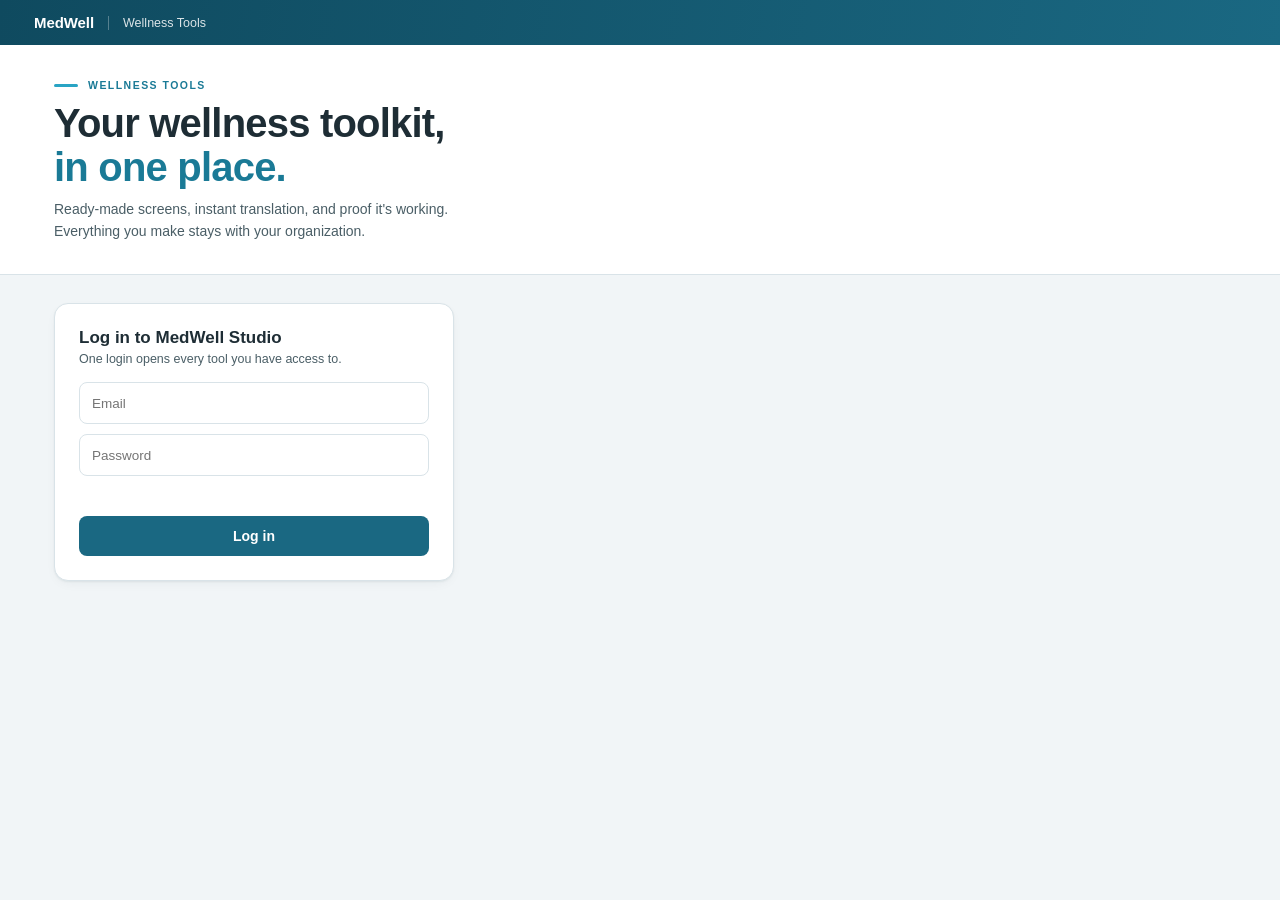
==== commit 37e9fbc5: "Update index.html" ====
--- a/index.html
+++ b/index.html
@@ -9,6 +9,7 @@
 <link rel="stylesheet" href="wellness-tools-tokens.css">
 <link rel="stylesheet" href="studio-brand.css">
 <script src="studio-brand.js"></script>
+<script src="studio-auth.js"></script>
 <style>
   /* wellness-tools-tokens.css stays loaded for reports.html parity; its names are re-pointed
      at studio-brand (--sb-*) here so this page follows the tenant brand / MedWell default. */
@@ -70,15 +71,42 @@
   .demo-note{max-width:1240px;margin:18px auto 0;padding:0 clamp(16px,3vw,34px)}
   .dt-notice{display:inline-block;background:var(--sb-panel);border:1px dashed var(--sb-border-st);color:var(--sb-muted);
     font-size:12px;border-radius:var(--sb-r-input);padding:7px 12px}
+  /* login: the hub is the only front door to Studio */
+  .sb-right{display:flex;align-items:center;gap:14px;margin-left:auto}
+  .sb-right .who{font-size:12.5px;opacity:.9}
+  .sb-right a{font-size:12.5px;font-weight:600;color:inherit}
+  body.sa-out .kpis, body.sa-out .tools, body.sa-out .lower, body.sa-out .demo-note{display:none}
+  body:not(.sa-out) .signin{display:none}
+  .signin{max-width:1240px;margin:0 auto;padding:28px clamp(16px,3vw,34px) 40px}
+  .lbox{background:var(--sb-panel);border:1px solid var(--sb-border);border-radius:var(--sb-r-card);box-shadow:var(--sb-shadow);
+    padding:24px;max-width:400px}
+  .lbox h2{font-size:17px;font-weight:700;margin:0 0 4px}
+  .lbox p{font-size:12.5px;color:var(--sb-muted);margin:0 0 16px}
+  .lbox input{width:100%;box-sizing:border-box;height:42px;border:1.5px solid var(--sb-border);border-radius:var(--sb-r-input);padding:0 12px;
+    font:inherit;font-size:13.5px;margin-bottom:10px;background:#fff;color:var(--sb-ink)}
+  .lbox input:focus{outline:none;border-color:var(--sb-primary);box-shadow:0 0 0 3px var(--sb-ring)}
+  .lbox .msg{font-size:12.5px;min-height:18px;margin:2px 0 10px;color:var(--sb-muted)}
+  .lbox .msg.err{color:var(--sb-danger)} .lbox .msg.ok{color:var(--sb-ok)}
+  .lbox button{width:100%;border:0;border-radius:var(--sb-r-input);padding:12px;font:inherit;font-weight:700;font-size:14px;color:#fff;
+    background:var(--sb-primary);cursor:pointer}
+  .lbox button:hover{background:var(--sb-primary-hover)}
+  .note{max-width:1240px;margin:18px auto 0;padding:0 clamp(16px,3vw,34px)}
+  .note:empty{display:none}
+  .note span{display:inline-block;background:var(--sb-panel);border:1px solid var(--sb-border-st);border-left:4px solid var(--sb-accent);
+    font-size:13px;border-radius:var(--sb-r-input);padding:9px 14px}
   @media(max-width:900px){.hero-in{grid-template-columns:1fr;gap:24px}}
   @media(max-width:520px){.sb-header .sb-product{display:none}}
 </style>
 </head>
-<body>
+<body class="sa-out">
 <header class="sb-header">
   <img class="sb-logo" id="sbLogo" alt="">
   <span class="sb-tenant" id="sbTenant"></span>
   <span class="sb-product">Wellness Tools</span>
+  <div class="sb-right">
+    <span class="who" id="whoami" style="display:none"></span>
+    <a href="#" id="logoutLink" style="display:none">Log out</a>
+  </div>
 </header>
 
 <main>
@@ -98,6 +126,19 @@
     </div>
   </section>
 
+  <div class="note" id="note"></div>
+
+  <section class="signin" aria-labelledby="liTitle">
+    <div class="lbox">
+      <h2 id="liTitle">Log in to MedWell Studio</h2>
+      <p>One login opens every tool you have access to.</p>
+      <input id="liEmail" type="email" placeholder="Email" autocomplete="username">
+      <input id="liPw" type="password" placeholder="Password" autocomplete="current-password">
+      <div class="msg" id="liMsg"></div>
+      <button type="button" id="liGo">Log in</button>
+    </div>
+  </section>
+
   <div class="tools">
     <div class="tools-grid" id="tools">
       <p class="cap">Loading tools&hellip;</p>
@@ -122,6 +163,11 @@
 
 <script>
 const CONFIG_URL = "https://n8n-admin.willclower.com/webhook/hub-config";
+const LOGIN_URL  = "https://n8n-admin.willclower.com/webhook/drl/login";
+const QS = new URLSearchParams(location.search);
+const NEXT = StudioAuth.safeNext(QS.get('next'));
+const WHY = { expired:'Your session ended. Please log in again.', login:'Please log in to continue.',
+              noaccess:'Your account doesn\u2019t include that tool. Ask your administrator if you need it.' };
 
 const CARD = {
   translation: {
@@ -156,7 +202,7 @@
   const href = internal ? 'reports.html' : url;
   const el = document.createElement(usable ? 'a' : 'div');
   el.className = 'tool' + (usable ? '' : ' disabled');
-  if(usable){ el.href = href; if(!internal){ el.target='_blank'; el.rel='noopener'; } }
+  if(usable){ el.href = href; }   // same tab: every Studio page links back to the hub
   el.innerHTML = `
     <div class="art">${c.art}</div>
     <div class="tbody">
@@ -168,20 +214,54 @@
   return el;
 }
 
+function showNote(t){ document.getElementById('note').innerHTML = t ? '<span>'+t+'</span>' : ''; }
+
+async function doLogin(){
+  const email=document.getElementById('liEmail').value.trim(), pw=document.getElementById('liPw').value;
+  const m=document.getElementById('liMsg'); m.className='msg'; m.textContent='Signing in\u2026';
+  try{
+    const res=await fetch(LOGIN_URL,{method:'POST',headers:{'Content-Type':'application/json'},body:JSON.stringify({email,password:pw})});
+    const d=await res.json();
+    if(!d||!d.ok){ m.className='msg err'; m.textContent='Email or password not recognized.'; return; }
+    StudioAuth.set({ session:d.session, am:d.am });
+    document.getElementById('liPw').value='';
+    m.className='msg ok'; m.textContent='Signed in.';
+    // back to the page that sent them here (that page re-checks access itself)
+    if(NEXT && QS.get('why')!=='noaccess'){ location.replace(NEXT); return; }
+    showNote(''); boot();
+  }catch(e){ m.className='msg err'; m.textContent='Could not reach the server.'; }
+}
+document.getElementById('liGo').onclick=doLogin;
+document.getElementById('liPw').addEventListener('keydown',e=>{ if(e.key==='Enter') doLogin(); });
+
 async function boot(){
   let data = {};
+  const sess = StudioAuth.get();
   try{
-    const res = await fetch(CONFIG_URL,{method:'POST',headers:{'Content-Type':'application/json'},body:'{}'});
+    const res = await fetch(CONFIG_URL,{method:'POST',headers:{'Content-Type':'application/json'},
+                                        body:JSON.stringify({ session: sess ? sess.session : '' })});
     data = await res.json(); if(Array.isArray(data)) data = data[0];
+    if(!data || !data.ok){
+      // no / expired session -> MedWell look + login box, nothing else on the page
+      StudioAuth.clear(); StudioAuth.paint(); applyBrand(null);
+      document.body.classList.add('sa-out'); document.title='MedWell Studio';
+      showNote(WHY[QS.get('why')] || '');
+      document.getElementById('liEmail').focus();
+      return;
+    }
+    // refresh the stored account (tools can change between logins)
+    StudioAuth.set({ session: sess.session, am: Object.assign({}, sess.am, data.me) });
+    StudioAuth.paint(); document.body.classList.remove('sa-out');
+    if(QS.get('why')==='noaccess') showNote(WHY.noaccess);
     applyBrand(data.brand_config, data.name);
     if(data.name) document.getElementById('lede').textContent=`Ready-made screens, instant translation, and proof it's working. Everything you make stays with ${data.name}.`;
     document.title=(data.name?data.name+' \u2014 ':'')+'Wellness Tools';
   }catch(e){ applyBrand(null); /* defaults + placeholder tiles */ }
 
-  const urls = (data.tool_urls)||{};
   const wrap = document.getElementById('tools'); wrap.innerHTML='';
-  ['translation','vwl'].forEach((k)=>{ const c=toolCard(k, urls[k]); if(c) wrap.appendChild(c); });
-  wrap.appendChild(toolCard('reports','internal'));
+  const tiles = Array.isArray(data.tiles) ? data.tiles : [];
+  tiles.forEach(t=>{ const c=toolCard(t.key, t.key==='reports' ? 'internal' : t.url); if(c) wrap.appendChild(c); });
+  if(!tiles.length) wrap.innerHTML='<p class="cap">No tools are switched on for your account yet. Ask your administrator.</p>';
 }
 boot();
 </script>
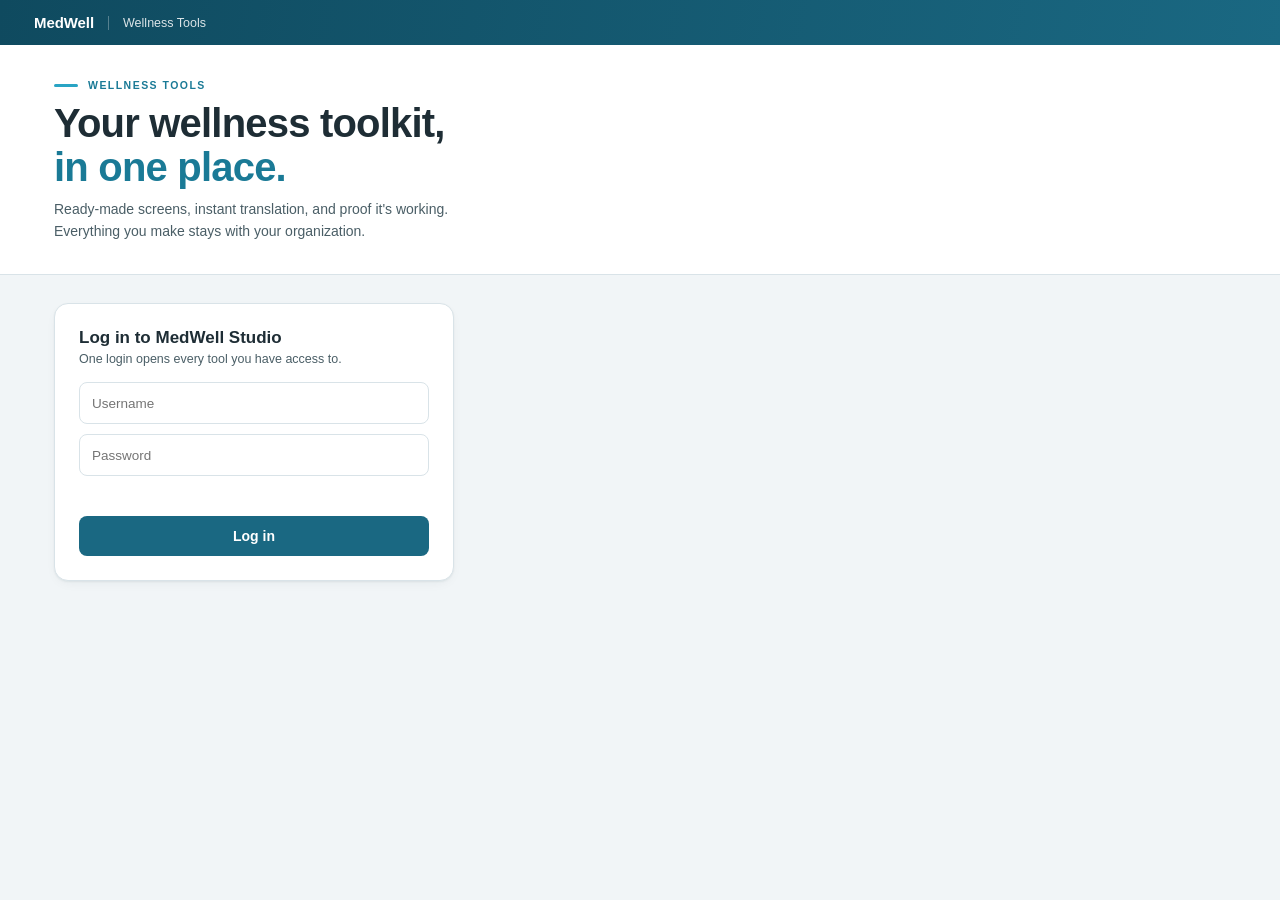
==== commit 7426fd41: "Update index.html" ====
--- a/index.html
+++ b/index.html
@@ -132,7 +132,7 @@
     <div class="lbox">
       <h2 id="liTitle">Log in to MedWell Studio</h2>
       <p>One login opens every tool you have access to.</p>
-      <input id="liEmail" type="email" placeholder="Email" autocomplete="username">
+      <input id="liEmail" type="text" placeholder="Username" autocomplete="username" autocapitalize="off" spellcheck="false">
       <input id="liPw" type="password" placeholder="Password" autocomplete="current-password">
       <div class="msg" id="liMsg"></div>
       <button type="button" id="liGo">Log in</button>
@@ -222,7 +222,7 @@
   try{
     const res=await fetch(LOGIN_URL,{method:'POST',headers:{'Content-Type':'application/json'},body:JSON.stringify({email,password:pw})});
     const d=await res.json();
-    if(!d||!d.ok){ m.className='msg err'; m.textContent='Email or password not recognized.'; return; }
+    if(!d||!d.ok){ m.className='msg err'; m.textContent='Username or password not recognized.'; return; }
     StudioAuth.set({ session:d.session, am:d.am });
     document.getElementById('liPw').value='';
     m.className='msg ok'; m.textContent='Signed in.';
